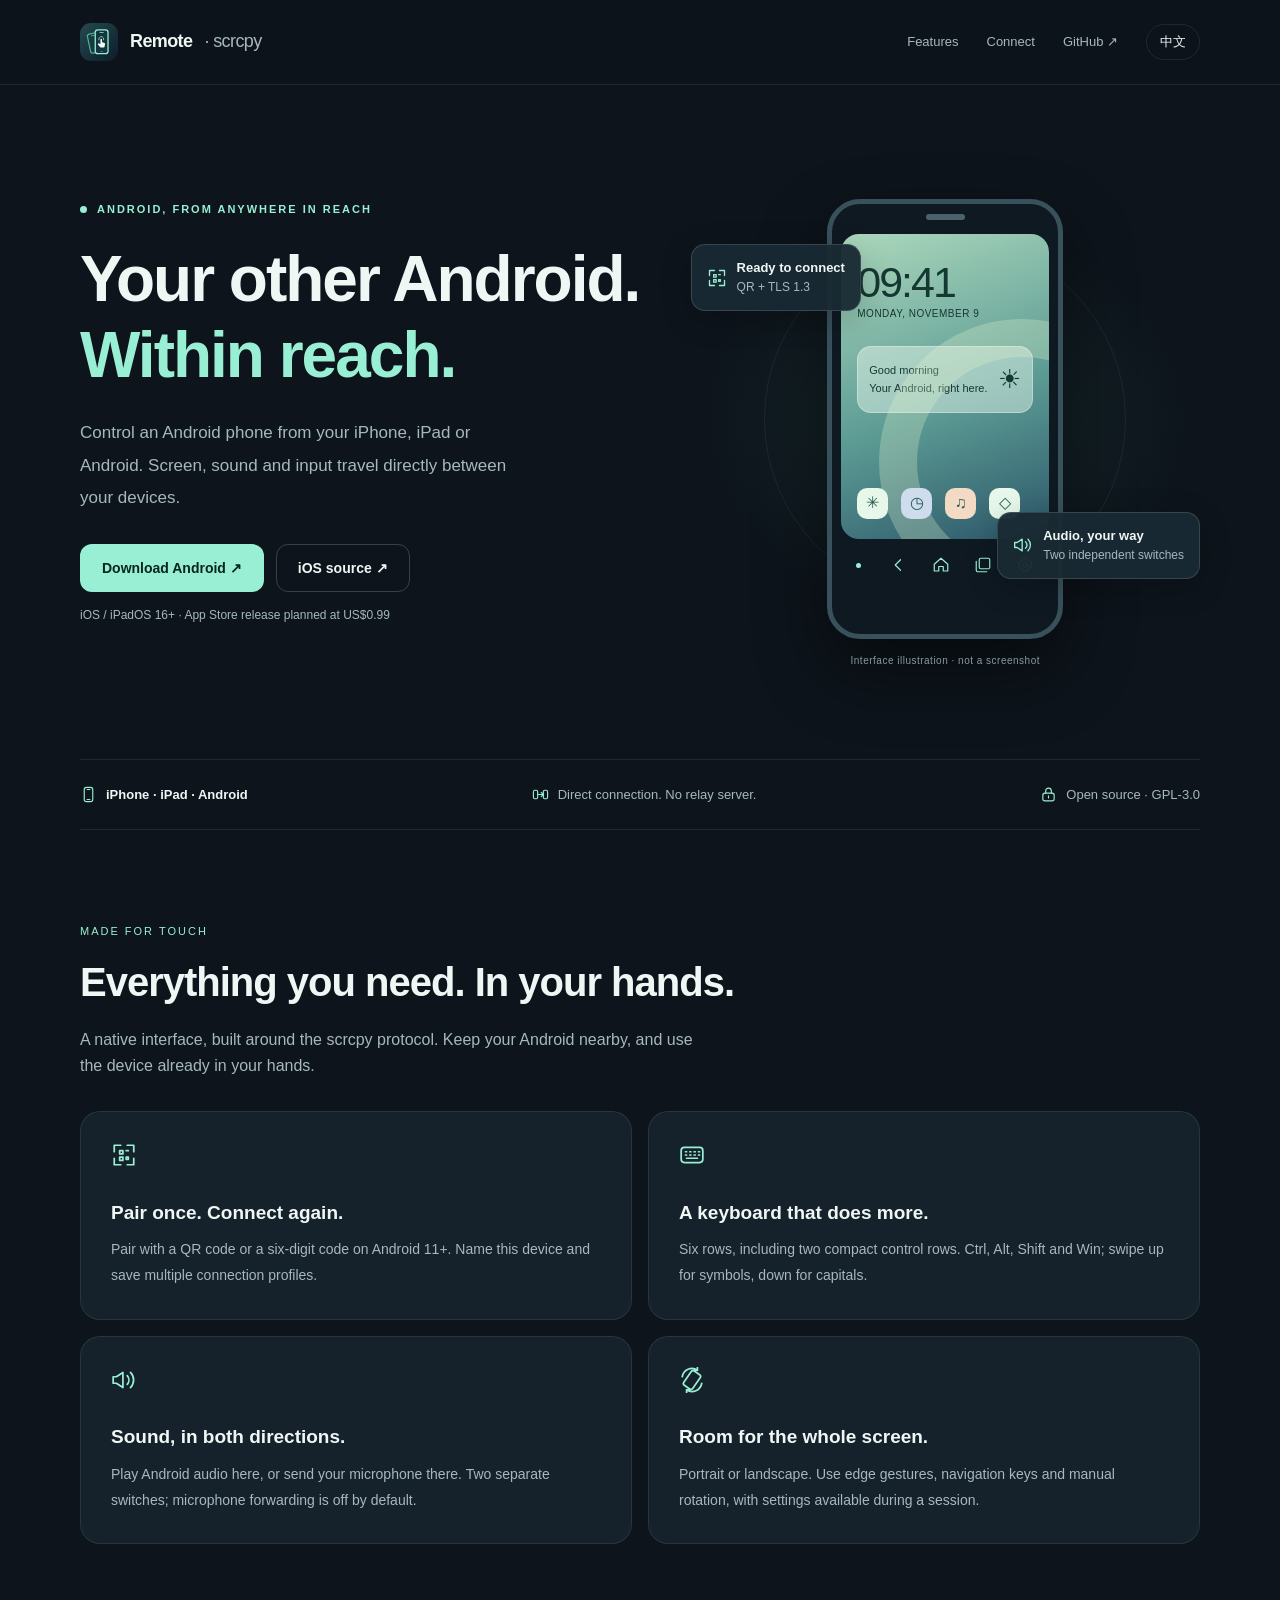
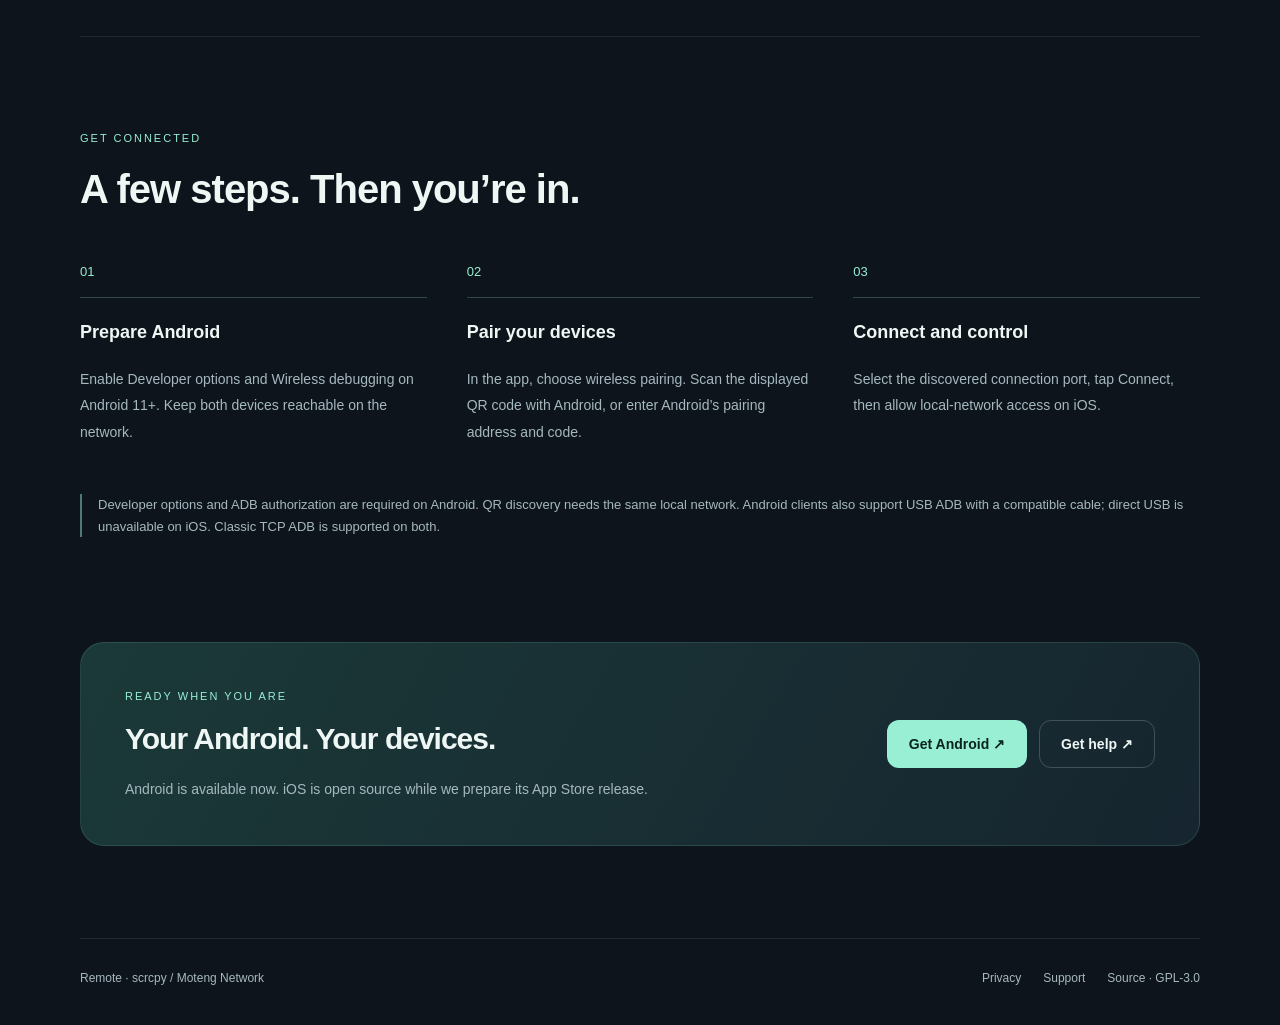
==== site/en/index.html @ afffb11f "Publish bilingual project website and update iOS app identity" ====
<!doctype html>
<html lang="en">
  <head>
    <meta charset="utf-8" />
    <meta name="viewport" content="width=device-width, initial-scale=1" />
    <meta name="theme-color" content="#0d141b" />
    <title>Remote · scrcpy — Control Android from your phone or tablet</title>
    <meta
      name="description"
      content="Control your Android phone from iPhone, iPad or Android. Direct ADB connections, wireless pairing, audio and a full keyboard."
    />
    <meta
      property="og:title"
      content="Remote · scrcpy — Control Android from your phone or tablet"
    />
    <meta
      property="og:description"
      content="Control your Android phone from iPhone, iPad or Android. Direct ADB connections, wireless pairing, audio and a full keyboard."
    />
    <meta property="og:type" content="website" />
    <link rel="icon" type="image/svg+xml" href="../assets/logo.svg" />
    <link rel="stylesheet" href="../assets/style.css" />
    <link
      rel="alternate"
      hreflang="zh-CN"
      href="https://moteng-network.github.io/scrcpy-ios/"
    />
    <link
      rel="alternate"
      hreflang="en"
      href="https://moteng-network.github.io/scrcpy-ios/en/"
    />
  </head>
  <body>
    <a class="skip" href="#main">Skip to content</a>
    <header class="header">
      <nav class="wrap nav" aria-label="Main">
        <a class="brand" href="../"
          ><img src="../assets/logo.svg" width="38" height="38" alt="" />Remote
          <span style="color: var(--muted); font-weight: 400">· scrcpy</span></a
        >
        <div class="navlinks">
          <a class="desktop" href="#features">Features</a
          ><a class="desktop" href="#connect">Connect</a
          ><a
            class="desktop"
            href="https://github.com/moteng-network/scrcpy-ios"
            >GitHub ↗</a
          ><a class="language" href="../" lang="zh-CN">中文</a>
        </div>
      </nav>
    </header>
    <main id="main" class="wrap">
      <div class="hero">
        <div>
          <div class="eyebrow">Android, from anywhere in reach</div>
          <h1>Your other Android.<br /><em>Within reach.</em></h1>
          <p class="lead">
            Control an Android phone from your iPhone, iPad or Android. Screen,
            sound and input travel directly between your devices.
          </p>
          <div class="actions">
            <a
              class="button"
              href="https://github.com/felix021/scrcpy-apk/releases/latest"
              >Download Android ↗</a
            ><a
              class="button secondary"
              href="https://github.com/moteng-network/scrcpy-ios"
              >iOS source ↗</a
            >
          </div>
          <p class="note">
            iOS / iPadOS 16+ · App Store release planned at US$0.99
          </p>
        </div>
        <div
          class="art"
          role="img"
          aria-label="Illustration of an Android screen with remote navigation keys"
        >
          <div class="badge pair">
            <svg
              viewBox="0 0 24 24"
              fill="none"
              stroke="currentColor"
              stroke-width="1.6"
              stroke-linecap="round"
              stroke-linejoin="round"
              aria-hidden="true"
            >
              <path
                d="M9 3H3v6m12-6h6v6M3 15v6h6m12-6v6h-6M8 8h3v3H8zm6 0h2m-2 6h2v2h-2zm-6 0h3v3H8z"
              />
            </svg>
            <div><b>Ready to connect</b>QR + TLS 1.3</div>
          </div>
          <div class="phone">
            <div class="camera"></div>
            <div class="screen">
              <div class="clock">09:41</div>
              <div class="day">MONDAY, NOVEMBER 9</div>
              <div class="weather">
                <div>Good morning<br />Your Android, right here.</div>
                <b>☀</b>
              </div>
              <div class="apps">
                <span class="app-dot">✳</span><span class="app-dot">◷</span
                ><span class="app-dot">♫</span><span class="app-dot">◇</span>
              </div>
            </div>
            <div class="remote-controls">
              <span class="connected"></span
              ><svg
                viewBox="0 0 24 24"
                fill="none"
                stroke="currentColor"
                stroke-width="1.6"
                stroke-linecap="round"
                stroke-linejoin="round"
                aria-hidden="true"
              >
                <path d="m14 5-7 7 7 7" /></svg
              ><svg
                viewBox="0 0 24 24"
                fill="none"
                stroke="currentColor"
                stroke-width="1.6"
                stroke-linecap="round"
                stroke-linejoin="round"
                aria-hidden="true"
              >
                <path d="m3 11 9-8 9 8v9h-6v-6H9v6H3z" /></svg
              ><svg
                viewBox="0 0 24 24"
                fill="none"
                stroke="currentColor"
                stroke-width="1.6"
                stroke-linecap="round"
                stroke-linejoin="round"
                aria-hidden="true"
              >
                <rect x="7" y="3" width="14" height="14" rx="2" />
                <path d="M3 7v12a2 2 0 0 0 2 2h12" /></svg
              ><svg
                viewBox="0 0 24 24"
                fill="none"
                stroke="currentColor"
                stroke-width="1.6"
                stroke-linecap="round"
                stroke-linejoin="round"
                aria-hidden="true"
              >
                <circle cx="12" cy="12" r="3" />
                <path
                  d="m9 3-1 3-3 1-2 3 2 2-1 3 3 2 2 3 3-1 3 1 2-3 3-2-1-3 2-2-2-3-3-1-1-3z"
                />
              </svg>
            </div>
          </div>
          <div class="badge audio">
            <svg
              viewBox="0 0 24 24"
              fill="none"
              stroke="currentColor"
              stroke-width="1.6"
              stroke-linecap="round"
              stroke-linejoin="round"
              aria-hidden="true"
            >
              <path
                d="m11 5-6 4H2v6h3l6 4zM15 8a6 6 0 0 1 0 8m3-11a10 10 0 0 1 0 14"
              />
            </svg>
            <div><b>Audio, your way</b>Two independent switches</div>
          </div>
          <span class="art-caption"
            >Interface illustration · not a screenshot</span
          >
        </div>
      </div>
      <div class="platforms">
        <span
          ><svg
            viewBox="0 0 24 24"
            fill="none"
            stroke="currentColor"
            stroke-width="1.6"
            stroke-linecap="round"
            stroke-linejoin="round"
            aria-hidden="true"
          >
            <rect x="6" y="2" width="12" height="20" rx="3" />
            <path d="M10 5h4M10 19h4" /></svg
          ><strong>iPhone · iPad · Android</strong></span
        ><span
          ><svg
            viewBox="0 0 24 24"
            fill="none"
            stroke="currentColor"
            stroke-width="1.6"
            stroke-linecap="round"
            stroke-linejoin="round"
            aria-hidden="true"
          >
            <rect x="2" y="6" width="6" height="12" rx="2" />
            <rect x="16" y="6" width="6" height="12" rx="2" />
            <path d="M8 12h8m-3-3 3 3-3 3" /></svg
          >Direct connection. No relay server.</span
        ><span
          ><svg
            viewBox="0 0 24 24"
            fill="none"
            stroke="currentColor"
            stroke-width="1.6"
            stroke-linecap="round"
            stroke-linejoin="round"
            aria-hidden="true"
          >
            <rect x="4" y="10" width="16" height="11" rx="3" />
            <path d="M8 10V7a4 4 0 0 1 8 0v3m-4 4v3" /></svg
          >Open source · GPL-3.0</span
        >
      </div>
      <section id="features">
        <div class="section-label">Made for touch</div>
        <h2>Everything you need. In your hands.</h2>
        <p class="section-lead">
          A native interface, built around the scrcpy protocol. Keep your
          Android nearby, and use the device already in your hands.
        </p>
        <div class="grid">
          <article class="card">
            <svg
              viewBox="0 0 24 24"
              fill="none"
              stroke="currentColor"
              stroke-width="1.6"
              stroke-linecap="round"
              stroke-linejoin="round"
              aria-hidden="true"
            >
              <path
                d="M9 3H3v6m12-6h6v6M3 15v6h6m12-6v6h-6M8 8h3v3H8zm6 0h2m-2 6h2v2h-2zm-6 0h3v3H8z"
              />
            </svg>
            <h3>Pair once. Connect again.</h3>
            <p>
              Pair with a QR code or a six-digit code on Android 11+. Name this
              device and save multiple connection profiles.
            </p>
          </article>
          <article class="card">
            <svg
              viewBox="0 0 24 24"
              fill="none"
              stroke="currentColor"
              stroke-width="1.6"
              stroke-linecap="round"
              stroke-linejoin="round"
              aria-hidden="true"
            >
              <rect x="2" y="5" width="20" height="14" rx="3" />
              <path
                d="M6 9h1m3 0h1m3 0h1m3 0h1M6 12h1m3 0h1m3 0h1m3 0h1M7 15h10"
              />
            </svg>
            <h3>A keyboard that does more.</h3>
            <p>
              Six rows, including two compact control rows. Ctrl, Alt, Shift and
              Win; swipe up for symbols, down for capitals.
            </p>
          </article>
          <article class="card">
            <svg
              viewBox="0 0 24 24"
              fill="none"
              stroke="currentColor"
              stroke-width="1.6"
              stroke-linecap="round"
              stroke-linejoin="round"
              aria-hidden="true"
            >
              <path
                d="m11 5-6 4H2v6h3l6 4zM15 8a6 6 0 0 1 0 8m3-11a10 10 0 0 1 0 14"
              />
            </svg>
            <h3>Sound, in both directions.</h3>
            <p>
              Play Android audio here, or send your microphone there. Two
              separate switches; microphone forwarding is off by default.
            </p>
          </article>
          <article class="card">
            <svg
              viewBox="0 0 24 24"
              fill="none"
              stroke="currentColor"
              stroke-width="1.6"
              stroke-linecap="round"
              stroke-linejoin="round"
              aria-hidden="true"
            >
              <rect
                x="7"
                y="4"
                width="10"
                height="16"
                rx="2"
                transform="rotate(35 12 12)"
              />
              <path
                d="M3 9a9 9 0 0 1 14-6m0-3v3h-3M21 15a9 9 0 0 1-14 6m0 3v-3h3"
              />
            </svg>
            <h3>Room for the whole screen.</h3>
            <p>
              Portrait or landscape. Use edge gestures, navigation keys and
              manual rotation, with settings available during a session.
            </p>
          </article>
        </div>
      </section>
      <section id="connect" class="steps-section">
        <div class="section-label">GET CONNECTED</div>
        <h2>A few steps. Then you’re in.</h2>
        <div class="steps">
          <article class="step">
            <div class="step-number">01</div>
            <h3>Prepare Android</h3>
            <p>
              Enable Developer options and Wireless debugging on Android 11+.
              Keep both devices reachable on the network.
            </p>
          </article>
          <article class="step">
            <div class="step-number">02</div>
            <h3>Pair your devices</h3>
            <p>
              In the app, choose wireless pairing. Scan the displayed QR code
              with Android, or enter Android’s pairing address and code.
            </p>
          </article>
          <article class="step">
            <div class="step-number">03</div>
            <h3>Connect and control</h3>
            <p>
              Select the discovered connection port, tap Connect, then allow
              local-network access on iOS.
            </p>
          </article>
        </div>
        <p class="aside-note">
          Developer options and ADB authorization are required on Android. QR
          discovery needs the same local network. Android clients also support
          USB ADB with a compatible cable; direct USB is unavailable on iOS.
          Classic TCP ADB is supported on both.
        </p>
      </section>
      <section style="padding-top: 0">
        <div class="get">
          <div>
            <div class="section-label">READY WHEN YOU ARE</div>
            <h2>Your Android. Your devices.</h2>
            <p>
              Android is available now. iOS is open source while we prepare its
              App Store release.
            </p>
          </div>
          <div class="actions">
            <a
              class="button"
              href="https://github.com/felix021/scrcpy-apk/releases/latest"
              >Get Android ↗</a
            ><a class="button secondary" href="../support.html">Get help ↗</a>
          </div>
        </div>
      </section>
    </main>
    <footer class="wrap footer">
      <span
        >Remote · scrcpy /
        <a href="https://github.com/moteng-network">Moteng Network</a></span
      >
      <div class="footer-links">
        <a href="../privacy.html">Privacy</a
        ><a href="../support.html">Support</a
        ><a href="https://github.com/moteng-network/scrcpy-ios"
          >Source · GPL-3.0</a
        >
      </div>
    </footer>
  </body>
</html>
---- site/assets/style.css ----
@charset "UTF-8";
:root {
  color-scheme: dark;
  --bg: #0d141b;
  --panel: #15212b;
  --line: #ffffff16;
  --text: #eff7f5;
  --muted: #a6b8bf;
  --mint: #98efd4;
  --max: 1120px;
}
* {
  box-sizing: border-box;
}
html {
  scroll-behavior: smooth;
  scroll-padding-top: 90px;
}
body {
  margin: 0;
  background: var(--bg);
  color: var(--text);
  font-family:
    -apple-system, BlinkMacSystemFont, "Segoe UI", "PingFang SC",
    "Microsoft YaHei", sans-serif;
  line-height: 1.65;
  -webkit-font-smoothing: antialiased;
}
a {
  color: inherit;
  text-decoration: none;
}
button {
  font: inherit;
}
a:focus-visible,
button:focus-visible,
summary:focus-visible {
  outline: 3px solid var(--mint);
  outline-offset: 5px;
}
a:hover {
  color: var(--mint);
}
.wrap {
  width: min(var(--max), calc(100% - 56px));
  margin: auto;
}
.skip {
  position: absolute;
  top: -70px;
  left: 20px;
  background: var(--mint);
  color: var(--bg);
  padding: 12px;
  z-index: 20;
}
.skip:focus {
  top: 12px;
}
.header {
  border-bottom: 1px solid var(--line);
  background: #0d141bf2;
}
.nav {
  min-height: 84px;
  display: flex;
  align-items: center;
  justify-content: space-between;
  gap: 24px;
}
.brand {
  display: flex;
  align-items: center;
  gap: 12px;
  font-size: 18px;
  font-weight: 650;
  letter-spacing: -0.6px;
  white-space: nowrap;
}
.brand img {
  width: 38px;
  height: 38px;
  border-radius: 11px;
}
.navlinks {
  display: flex;
  align-items: center;
  gap: 28px;
  font-size: 13px;
  color: var(--muted);
}
.language {
  border: 1px solid var(--line);
  border-radius: 30px;
  padding: 6px 13px;
  color: var(--text);
}
.hero {
  display: grid;
  grid-template-columns: 1.12fr 1fr;
  align-items: center;
  gap: 40px;
  padding: 94px 0 100px;
}
.eyebrow {
  font-size: 11px;
  letter-spacing: 2px;
  font-weight: 650;
  color: var(--mint);
  text-transform: uppercase;
  display: flex;
  align-items: center;
  gap: 10px;
}
.eyebrow:before {
  content: "";
  width: 7px;
  height: 7px;
  background: var(--mint);
  border-radius: 50%;
}
h1 {
  font-size: clamp(42px, 5.1vw, 64px);
  line-height: 1.18;
  font-weight: 650;
  letter-spacing: -2px;
  margin: 24px 0;
}
h1 em {
  color: var(--mint);
  font-style: normal;
}
.lead {
  max-width: 455px;
  color: var(--muted);
  font-size: 17px;
  line-height: 1.9;
}
.actions {
  display: flex;
  flex-wrap: wrap;
  align-items: center;
  gap: 12px;
  margin: 30px 0 14px;
}
.button {
  display: inline-flex;
  justify-content: center;
  align-items: center;
  gap: 9px;
  min-height: 48px;
  padding: 10px 21px;
  background: var(--mint);
  color: #09251e;
  border: 1px solid transparent;
  border-radius: 12px;
  font-size: 14px;
  font-weight: 650;
}
.button:hover {
  color: #09251e;
  background: #bcf9e6;
}
.button.secondary {
  background: transparent;
  color: var(--text);
  border-color: #ffffff30;
}
.button.secondary:hover {
  background: #ffffff0b;
  color: var(--mint);
}
.note {
  font-size: 12px;
  color: var(--muted);
}
.art {
  position: relative;
  min-height: 480px;
  display: flex;
  justify-content: center;
  align-items: center;
  isolation: isolate;
}
.art:before {
  content: "";
  position: absolute;
  inset: 20px -15px;
  background: radial-gradient(ellipse, #66d9b91c, transparent 65%);
  z-index: -1;
}
.art:after {
  content: "";
  position: absolute;
  width: min(360px, 100%);
  aspect-ratio: 1;
  border: 1px solid #9defd413;
  border-radius: 50%;
  z-index: -1;
}
.phone {
  width: 236px;
  height: 440px;
  border: 5px solid #39515b;
  background: #0e1922;
  border-radius: 33px;
  box-shadow: 0 32px 70px #0007;
  position: relative;
  overflow: hidden;
}
.phone .camera {
  height: 6px;
  width: 39px;
  border-radius: 8px;
  background: #4b626c;
  margin: 10px auto 14px;
}
.screen {
  margin: 0 9px;
  border-radius: 18px;
  background: linear-gradient(160deg, #acd8bc, #5d9c95 55%, #2c5769);
  height: 305px;
  padding: 25px 16px;
  color: #153833;
  overflow: hidden;
  position: relative;
}
.screen:after {
  content: "";
  width: 210px;
  height: 210px;
  border: 38px solid #e3f3cb47;
  border-radius: 50%;
  position: absolute;
  right: -116px;
  bottom: -66px;
}
.clock {
  font-size: 43px;
  letter-spacing: -2px;
  line-height: 1.1;
  font-weight: 350;
}
.day {
  font-size: 10px;
  letter-spacing: 0.5px;
  margin-bottom: 23px;
}
.weather {
  background: #f4fff470;
  border: 1px solid #ffffff50;
  padding: 11px;
  border-radius: 14px;
  display: flex;
  justify-content: space-between;
  align-items: center;
  font-size: 11px;
}
.weather b {
  font-size: 26px;
  font-weight: 450;
}
.apps {
  display: flex;
  gap: 13px;
  position: absolute;
  bottom: 20px;
  z-index: 1;
}
.app-dot {
  width: 31px;
  height: 31px;
  display: grid;
  place-items: center;
  background: #e7f8ea;
  border-radius: 10px;
  color: #235b51;
}
.app-dot:nth-child(2) {
  background: #cedcee;
}
.app-dot:nth-child(3) {
  background: #f2dac4;
}
.remote-controls {
  display: flex;
  align-items: center;
  justify-content: center;
  gap: 24px;
  margin-top: 17px;
  color: var(--mint);
}
.remote-controls svg {
  width: 18px;
  height: 18px;
}
.remote-controls .connected {
  width: 5px;
  height: 5px;
  border-radius: 50%;
  background: var(--mint);
  margin-right: 5px;
}
.badge {
  position: absolute;
  z-index: 2;
  padding: 12px 15px;
  border: 1px solid #ffffff22;
  background: #1a2a33f5;
  border-radius: 14px;
  box-shadow: 0 8px 32px #0003;
  font-size: 12px;
  color: var(--muted);
  display: flex;
  align-items: center;
  gap: 10px;
}
.badge svg {
  color: var(--mint);
  width: 20px;
  height: 20px;
}
.badge b {
  display: block;
  color: var(--text);
  font-size: 13px;
  font-weight: 550;
}
.badge.pair {
  top: 65px;
  left: -6px;
}
.badge.audio {
  bottom: 80px;
  right: -5px;
}
.art-caption {
  position: absolute;
  bottom: -10px;
  font-size: 10px;
  letter-spacing: 0.5px;
  color: #869ba3;
}
.platforms {
  display: flex;
  justify-content: space-between;
  gap: 25px;
  border-top: 1px solid var(--line);
  border-bottom: 1px solid var(--line);
  padding: 24px 0;
  font-size: 13px;
  color: var(--muted);
}
.platforms strong {
  color: var(--text);
  font-weight: 550;
}
.platforms span {
  display: flex;
  align-items: center;
  gap: 9px;
}
.platforms svg {
  width: 17px;
  height: 17px;
  color: var(--mint);
}
section {
  padding: 92px 0;
}
.section-label {
  font-size: 11px;
  color: var(--mint);
  letter-spacing: 2px;
  text-transform: uppercase;
  margin-bottom: 14px;
}
h2 {
  font-size: clamp(28px, 3.5vw, 40px);
  line-height: 1.35;
  letter-spacing: -1px;
  font-weight: 600;
  margin: 0 0 18px;
}
.section-lead {
  color: var(--muted);
  max-width: 620px;
  margin: 0 0 32px;
}
.grid {
  display: grid;
  grid-template-columns: repeat(2, 1fr);
  gap: 16px;
}
.card {
  background: var(--panel);
  border: 1px solid var(--line);
  border-radius: 20px;
  padding: 30px;
}
.card svg {
  width: 26px;
  height: 26px;
  color: var(--mint);
  margin-bottom: 20px;
}
.card h3 {
  font-weight: 550;
  font-size: 19px;
  margin: 0 0 9px;
}
.card p {
  font-size: 14px;
  color: var(--muted);
  margin: 0;
  line-height: 1.85;
}
.steps-section {
  border-top: 1px solid var(--line);
}
.steps {
  display: grid;
  grid-template-columns: repeat(3, 1fr);
  gap: 40px;
  margin-top: 45px;
}
.step-number {
  font-size: 13px;
  color: var(--mint);
  border-bottom: 1px solid #98efd43b;
  padding-bottom: 15px;
  margin-bottom: 20px;
}
.step h3 {
  font-size: 18px;
  font-weight: 550;
}
.step p {
  font-size: 14px;
  color: var(--muted);
  line-height: 1.9;
}
.aside-note {
  border-left: 2px solid #98efd477;
  padding: 0 0 0 16px;
  color: var(--muted);
  font-size: 13px;
  margin-top: 35px;
}
.get {
  background: linear-gradient(120deg, #1b3938, #16252f);
  border: 1px solid #98efd422;
  border-radius: 24px;
  padding: 44px;
  display: flex;
  align-items: center;
  justify-content: space-between;
  gap: 30px;
}
.get h2 {
  font-size: 30px;
}
.get p {
  color: var(--muted);
  font-size: 14px;
  margin-bottom: 0;
}
.get .actions {
  margin: 0;
  flex-shrink: 0;
}
.footer {
  border-top: 1px solid var(--line);
  padding: 30px 0 36px;
  display: flex;
  justify-content: space-between;
  gap: 20px;
  font-size: 12px;
  color: var(--muted);
}
.footer-links {
  display: flex;
  gap: 22px;
}
.legal {
  max-width: 760px;
  padding: 65px 0 90px;
}
.legal h1 {
  font-size: 40px;
}
.legal h2 {
  font-size: 24px;
  margin-top: 40px;
}
.legal h3 {
  font-size: 18px;
  font-weight: 550;
}
.legal p,
.legal li {
  color: var(--muted);
  line-height: 1.9;
  font-size: 15px;
}
.legal a {
  color: var(--mint);
  text-decoration: underline;
  text-underline-offset: 3px;
}
.legal .language-note {
  border-bottom: 1px solid var(--line);
  padding-bottom: 30px;
}
.legal hr {
  border: 0;
  border-top: 1px solid var(--line);
  margin: 55px 0;
}
.legal code {
  color: var(--text);
  font-size: 13px;
  background: var(--panel);
  padding: 2px 5px;
  border-radius: 4px;
}
@media (min-width: 1200px) {
  .badge.pair {
    left: 0;
  }
  .badge.audio {
    right: 0;
  }
}
@media (max-width: 900px) {
  .hero {
    gap: 10px;
  }
  .badge.pair {
    left: -20px;
  }
  .badge.audio {
    right: -5px;
  }
  .get {
    align-items: flex-start;
    flex-direction: column;
  }
  .steps {
    gap: 24px;
  }
  .platforms {
    font-size: 12px;
  }
  .navlinks {
    gap: 18px;
  }
}
@media (max-width: 680px) {
  .wrap {
    width: calc(100% - 36px);
  }
  .nav {
    min-height: 72px;
    gap: 16px;
  }
  .navlinks {
    gap: 13px;
  }
  .navlinks .desktop {
    display: none;
  }
  .brand {
    font-size: 16px;
    gap: 9px;
  }
  .brand img {
    width: 32px;
    height: 32px;
  }
  .hero {
    grid-template-columns: 1fr;
    padding: 52px 0 35px;
  }
  .hero h1 {
    font-size: 46px;
    letter-spacing: -1.5px;
    max-width: 500px;
  }
  .lead {
    font-size: 15px;
  }
  .art {
    min-height: 470px;
    margin: 8px auto 20px;
    width: min(100%, 400px);
  }
  .badge.pair {
    left: 0;
  }
  .badge.audio {
    right: 0;
  }
  .platforms {
    flex-direction: column;
    gap: 12px;
    padding: 23px 0;
  }
  .grid {
    grid-template-columns: 1fr;
  }
  .card {
    padding: 25px;
  }
  .steps {
    grid-template-columns: 1fr;
    gap: 15px;
  }
  .step-number {
    margin-bottom: 10px;
    padding-bottom: 9px;
  }
  .step h3 {
    margin: 12px 0 8px;
  }
  .step p {
    margin: 0;
  }
  section {
    padding: 60px 0;
  }
  .get {
    padding: 28px;
  }
  .get h2 {
    font-size: 26px;
  }
  .get .actions {
    gap: 10px;
  }
  .get .button {
    font-size: 13px;
    padding: 10px 16px;
  }
  .footer {
    flex-direction: column;
  }
  .footer-links {
    flex-wrap: wrap;
    gap: 20px;
  }
  .legal {
    padding-top: 35px;
  }
  .legal h1 {
    font-size: 32px;
  }
}
@media (prefers-reduced-motion: reduce) {
  html {
    scroll-behavior: auto;
  }
}
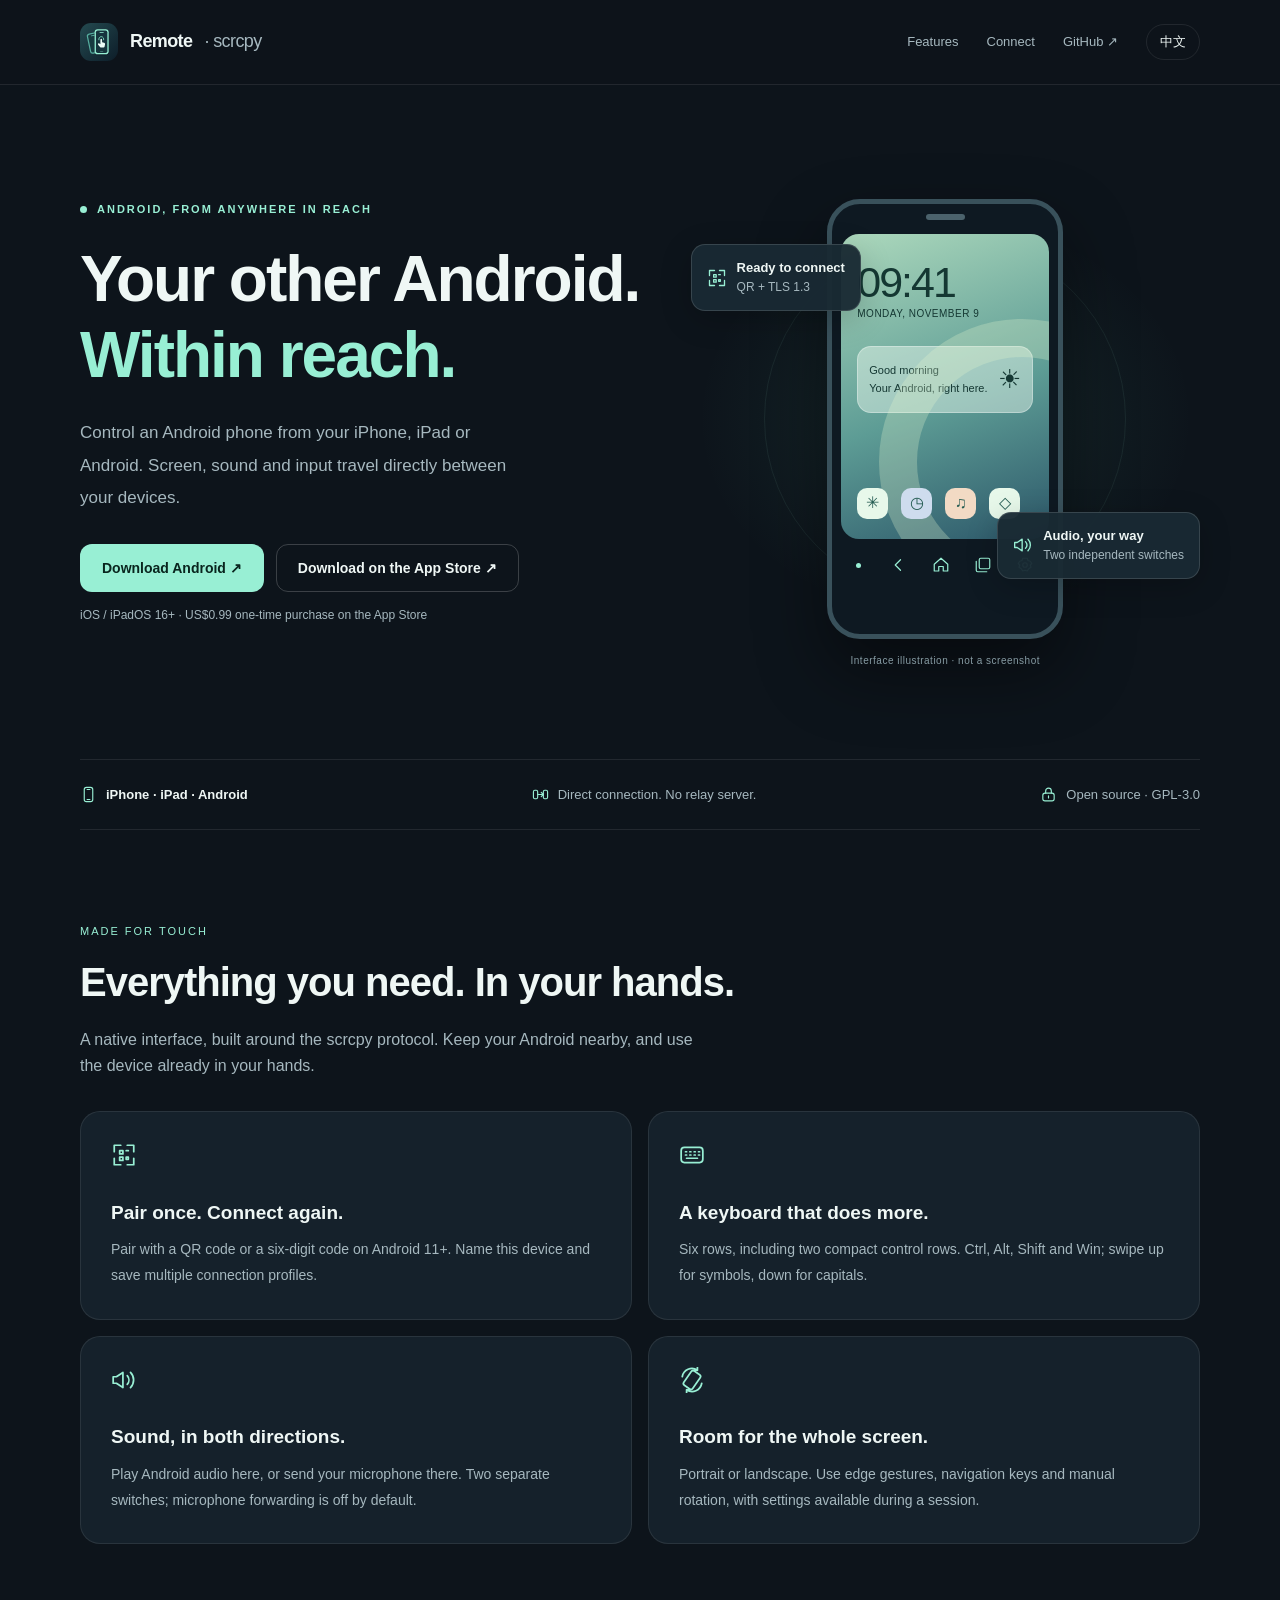
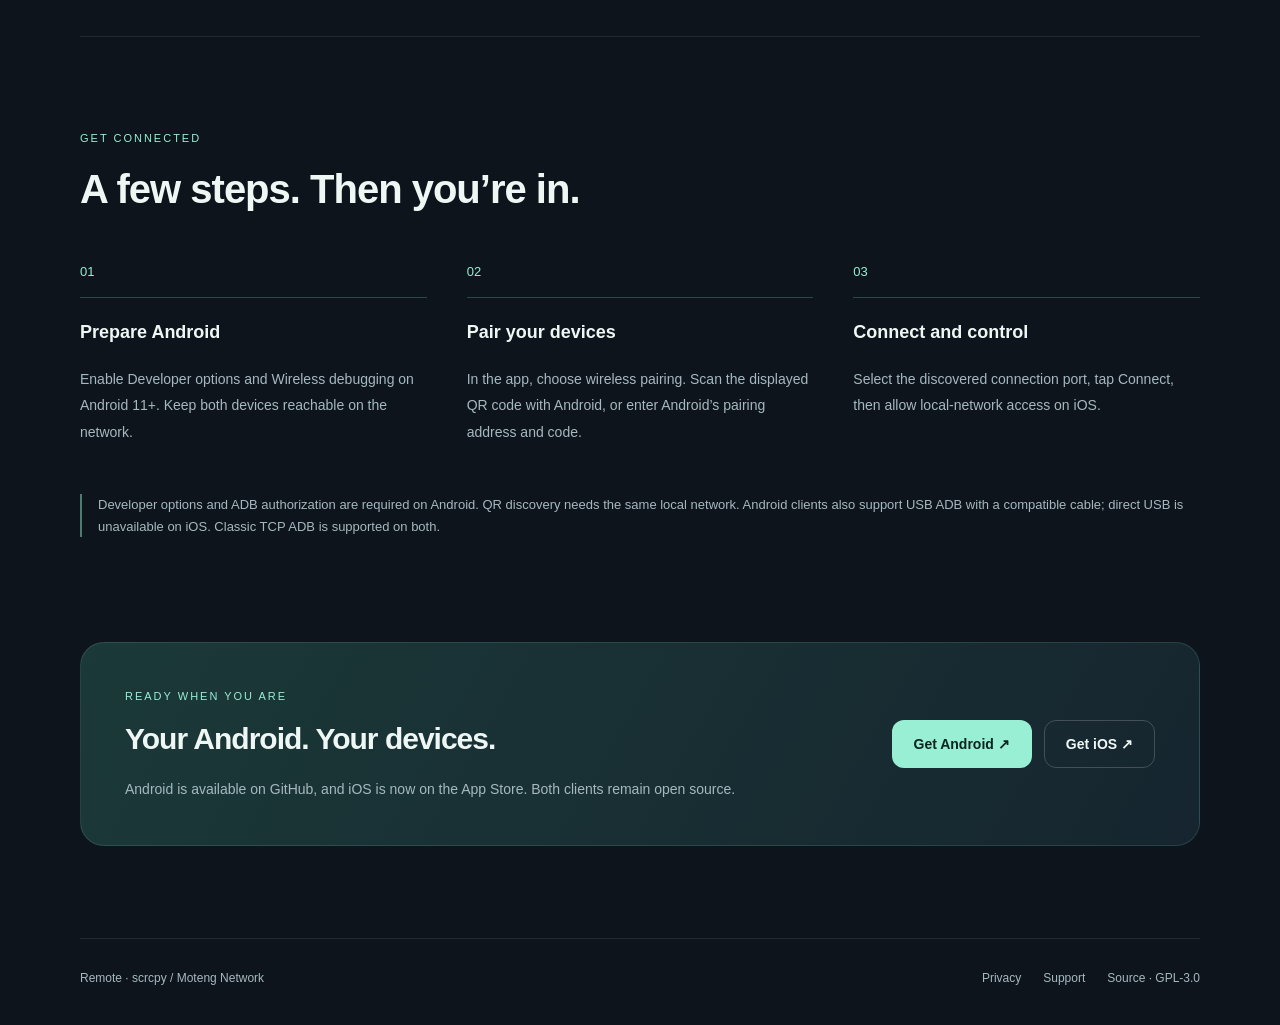
==== commit e7181550: "更新 iOS 正式在售状态与 App Store 下载入口" ====
--- a/site/en/index.html
+++ b/site/en/index.html
@@ -23,12 +23,12 @@
     <link
       rel="alternate"
       hreflang="zh-CN"
-      href="https://moteng-network.github.io/scrcpy-ios/"
+      href="https://scrcpy.oh-my-term.cn/"
     />
     <link
       rel="alternate"
       hreflang="en"
-      href="https://moteng-network.github.io/scrcpy-ios/en/"
+      href="https://scrcpy.oh-my-term.cn/en/"
     />
   </head>
   <body>
@@ -62,16 +62,16 @@
           <div class="actions">
             <a
               class="button"
-              href="https://github.com/felix021/scrcpy-apk/releases/latest"
+              href="https://github.com/moteng-network/scrcpy-apk/releases/latest"
               >Download Android ↗</a
             ><a
               class="button secondary"
-              href="https://github.com/moteng-network/scrcpy-ios"
-              >iOS source ↗</a
+              href="https://apps.apple.com/app/id6832577723"
+              >Download on the App Store ↗</a
             >
           </div>
           <p class="note">
-            iOS / iPadOS 16+ · App Store release planned at US$0.99
+            iOS / iPadOS 16+ · US$0.99 one-time purchase on the App Store
           </p>
         </div>
         <div
@@ -363,16 +363,16 @@
             <div class="section-label">READY WHEN YOU ARE</div>
             <h2>Your Android. Your devices.</h2>
             <p>
-              Android is available now. iOS is open source while we prepare its
-              App Store release.
+              Android is available on GitHub, and iOS is now on the App Store.
+              Both clients remain open source.
             </p>
           </div>
           <div class="actions">
             <a
               class="button"
-              href="https://github.com/felix021/scrcpy-apk/releases/latest"
+              href="https://github.com/moteng-network/scrcpy-apk/releases/latest"
               >Get Android ↗</a
-            ><a class="button secondary" href="../support.html">Get help ↗</a>
+            ><a class="button secondary" href="https://apps.apple.com/app/id6832577723">Get iOS ↗</a>
           </div>
         </div>
       </section>
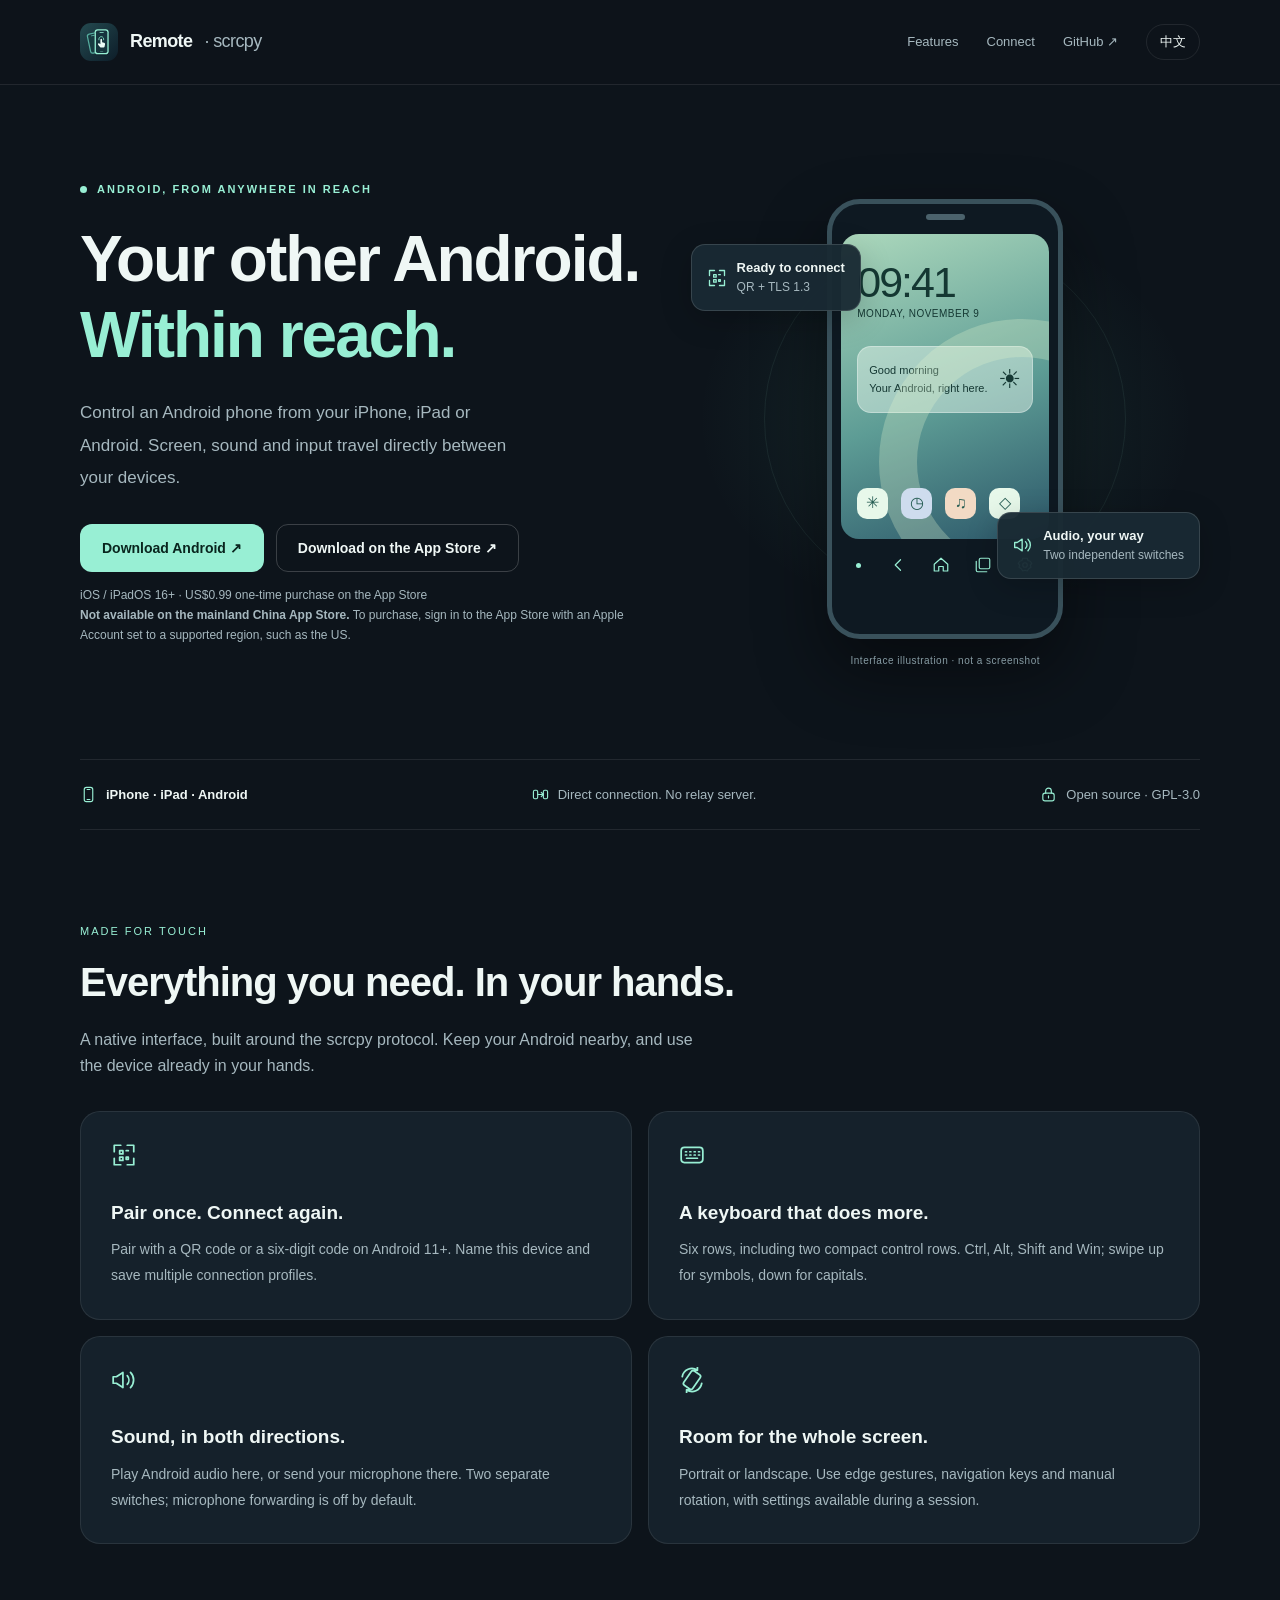
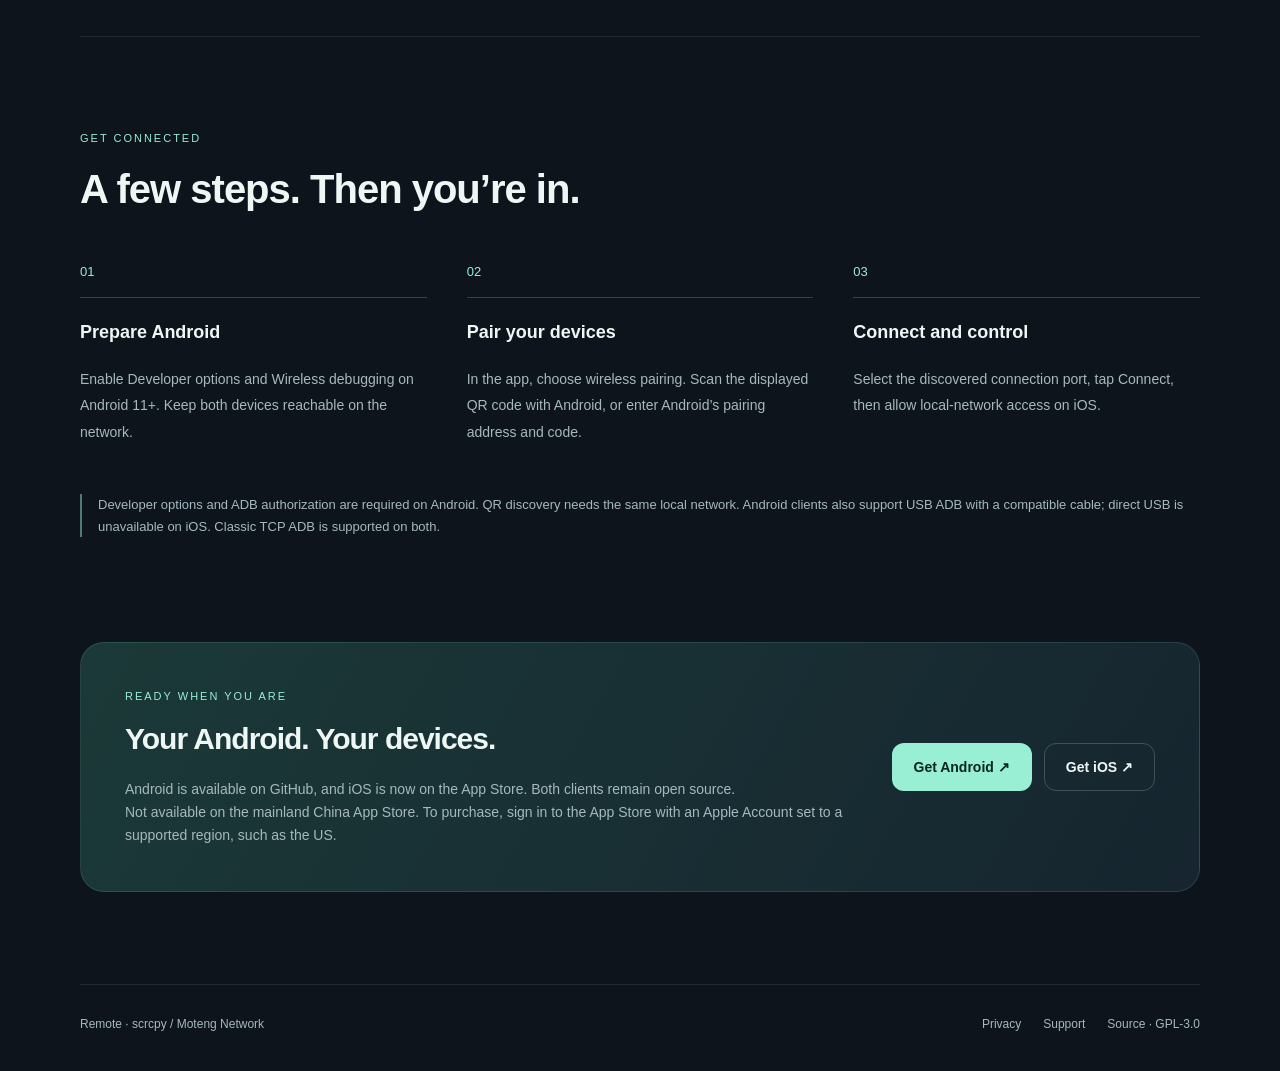
==== commit e42e2b28: "docs: clarify App Store purchase availability by region" ====
--- a/site/en/index.html
+++ b/site/en/index.html
@@ -71,7 +71,9 @@
             >
           </div>
           <p class="note">
-            iOS / iPadOS 16+ · US$0.99 one-time purchase on the App Store
+            iOS / iPadOS 16+ · US$0.99 one-time purchase on the App Store<br />
+            <strong>Not available on the mainland China App Store.</strong>
+            To purchase, sign in to the App Store with an Apple Account set to a supported region, such as the US.
           </p>
         </div>
         <div
@@ -364,7 +366,8 @@
             <h2>Your Android. Your devices.</h2>
             <p>
               Android is available on GitHub, and iOS is now on the App Store.
-              Both clients remain open source.
+              Both clients remain open source.<br />
+              Not available on the mainland China App Store. To purchase, sign in to the App Store with an Apple Account set to a supported region, such as the US.
             </p>
           </div>
           <div class="actions">
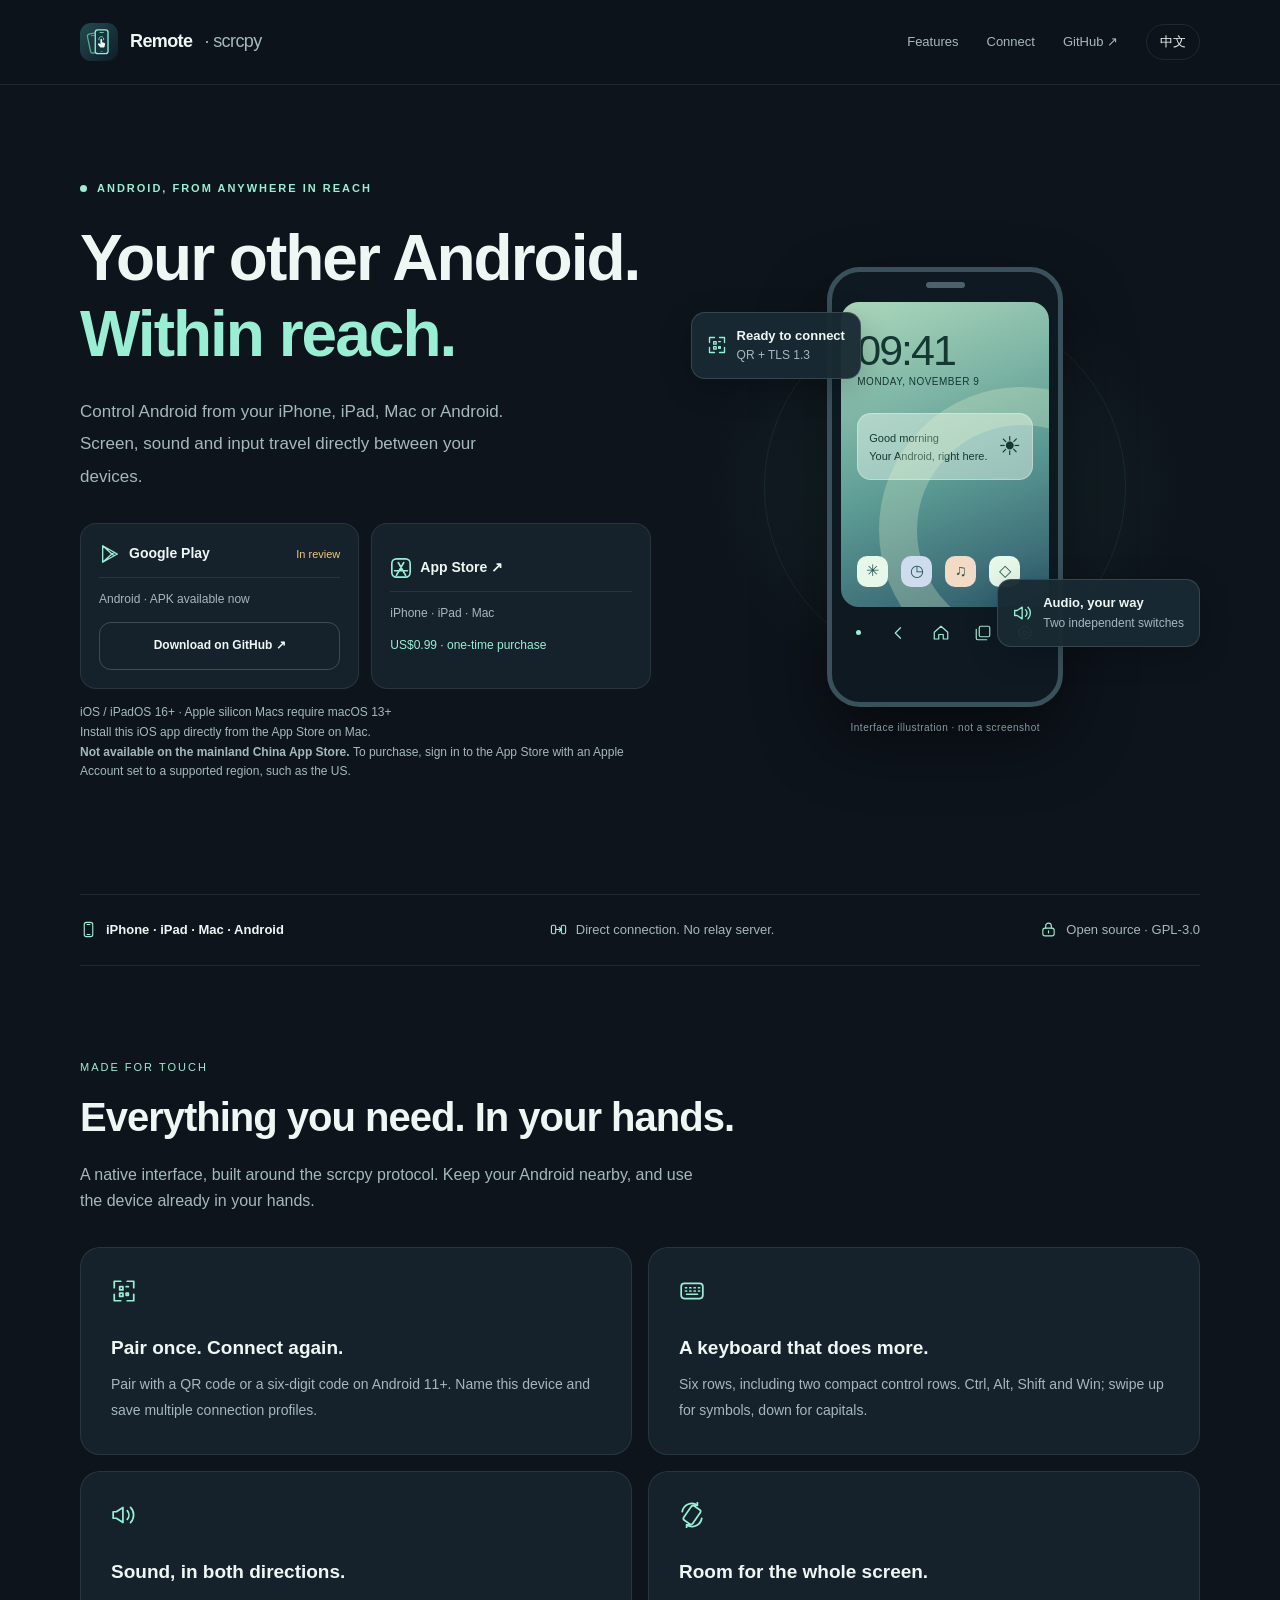
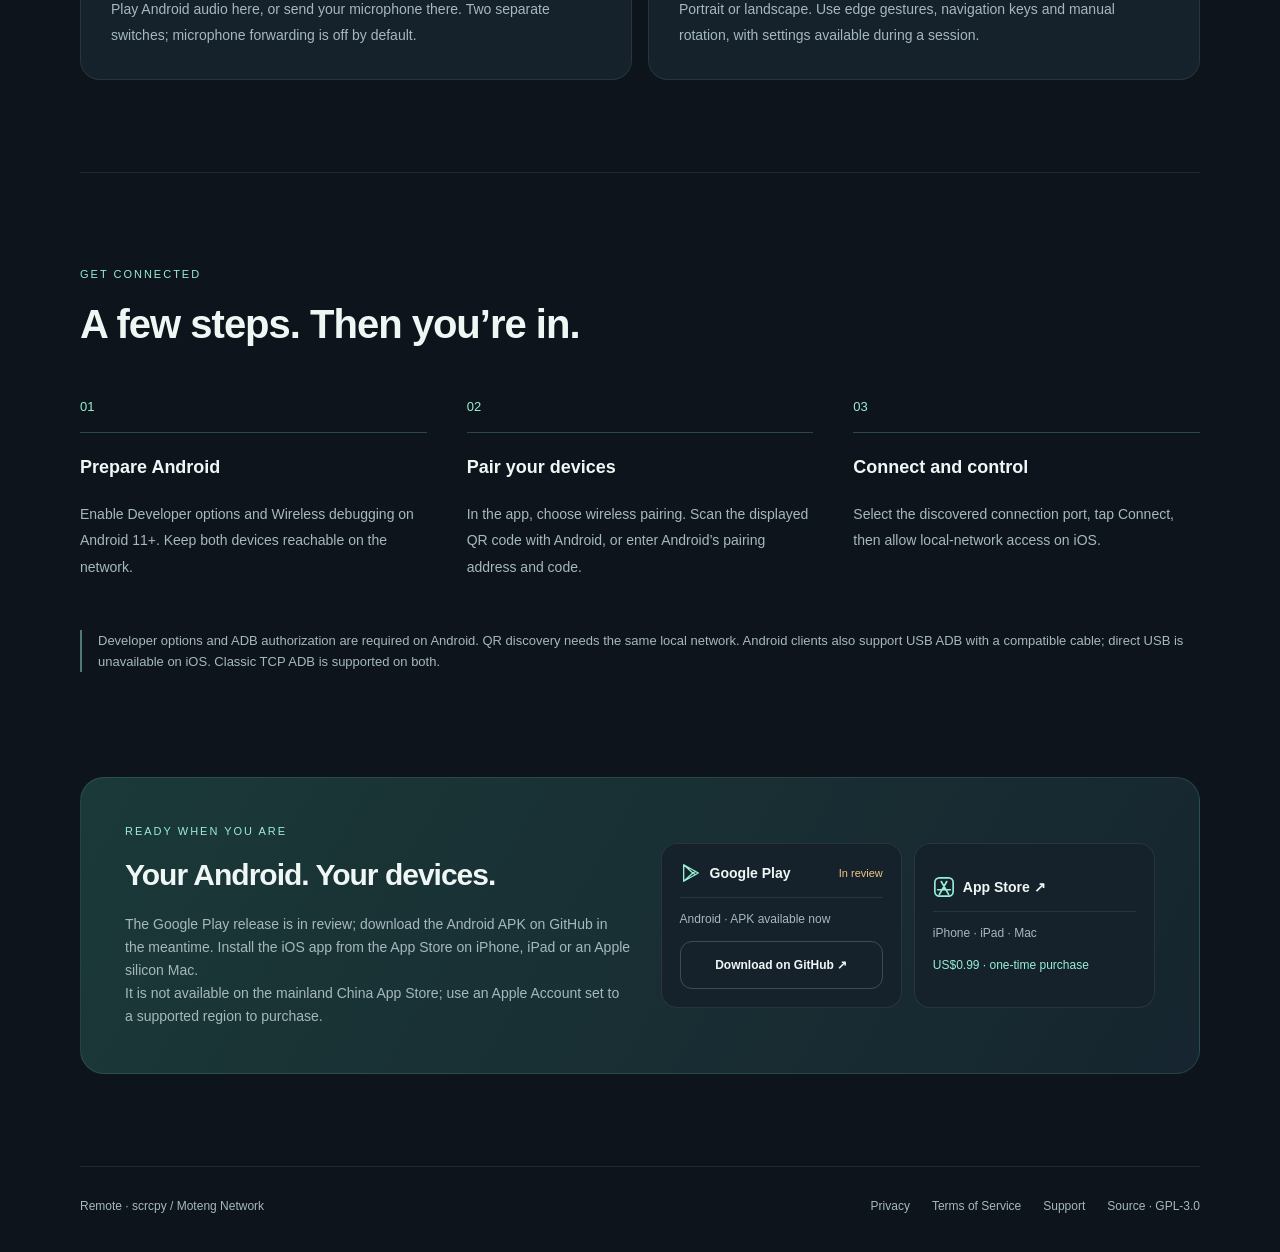
==== commit 8a7a36c4: "Unify website language switching and add store availability and terms" ====
--- a/site/en/index.html
+++ b/site/en/index.html
@@ -1,397 +1,2 @@
 <!doctype html>
-<html lang="en">
-  <head>
-    <meta charset="utf-8" />
-    <meta name="viewport" content="width=device-width, initial-scale=1" />
-    <meta name="theme-color" content="#0d141b" />
-    <title>Remote · scrcpy — Control Android from your phone or tablet</title>
-    <meta
-      name="description"
-      content="Control your Android phone from iPhone, iPad or Android. Direct ADB connections, wireless pairing, audio and a full keyboard."
-    />
-    <meta
-      property="og:title"
-      content="Remote · scrcpy — Control Android from your phone or tablet"
-    />
-    <meta
-      property="og:description"
-      content="Control your Android phone from iPhone, iPad or Android. Direct ADB connections, wireless pairing, audio and a full keyboard."
-    />
-    <meta property="og:type" content="website" />
-    <link rel="icon" type="image/svg+xml" href="../assets/logo.svg" />
-    <link rel="stylesheet" href="../assets/style.css" />
-    <link
-      rel="alternate"
-      hreflang="zh-CN"
-      href="https://scrcpy.oh-my-term.cn/"
-    />
-    <link
-      rel="alternate"
-      hreflang="en"
-      href="https://scrcpy.oh-my-term.cn/en/"
-    />
-  </head>
-  <body>
-    <a class="skip" href="#main">Skip to content</a>
-    <header class="header">
-      <nav class="wrap nav" aria-label="Main">
-        <a class="brand" href="../"
-          ><img src="../assets/logo.svg" width="38" height="38" alt="" />Remote
-          <span style="color: var(--muted); font-weight: 400">· scrcpy</span></a
-        >
-        <div class="navlinks">
-          <a class="desktop" href="#features">Features</a
-          ><a class="desktop" href="#connect">Connect</a
-          ><a
-            class="desktop"
-            href="https://github.com/moteng-network/scrcpy-ios"
-            >GitHub ↗</a
-          ><a class="language" href="../" lang="zh-CN">中文</a>
-        </div>
-      </nav>
-    </header>
-    <main id="main" class="wrap">
-      <div class="hero">
-        <div>
-          <div class="eyebrow">Android, from anywhere in reach</div>
-          <h1>Your other Android.<br /><em>Within reach.</em></h1>
-          <p class="lead">
-            Control an Android phone from your iPhone, iPad or Android. Screen,
-            sound and input travel directly between your devices.
-          </p>
-          <div class="actions">
-            <a
-              class="button"
-              href="https://github.com/moteng-network/scrcpy-apk/releases/latest"
-              >Download Android ↗</a
-            ><a
-              class="button secondary"
-              href="https://apps.apple.com/app/id6832577723"
-              >Download on the App Store ↗</a
-            >
-          </div>
-          <p class="note">
-            iOS / iPadOS 16+ · US$0.99 one-time purchase on the App Store<br />
-            <strong>Not available on the mainland China App Store.</strong>
-            To purchase, sign in to the App Store with an Apple Account set to a supported region, such as the US.
-          </p>
-        </div>
-        <div
-          class="art"
-          role="img"
-          aria-label="Illustration of an Android screen with remote navigation keys"
-        >
-          <div class="badge pair">
-            <svg
-              viewBox="0 0 24 24"
-              fill="none"
-              stroke="currentColor"
-              stroke-width="1.6"
-              stroke-linecap="round"
-              stroke-linejoin="round"
-              aria-hidden="true"
-            >
-              <path
-                d="M9 3H3v6m12-6h6v6M3 15v6h6m12-6v6h-6M8 8h3v3H8zm6 0h2m-2 6h2v2h-2zm-6 0h3v3H8z"
-              />
-            </svg>
-            <div><b>Ready to connect</b>QR + TLS 1.3</div>
-          </div>
-          <div class="phone">
-            <div class="camera"></div>
-            <div class="screen">
-              <div class="clock">09:41</div>
-              <div class="day">MONDAY, NOVEMBER 9</div>
-              <div class="weather">
-                <div>Good morning<br />Your Android, right here.</div>
-                <b>☀</b>
-              </div>
-              <div class="apps">
-                <span class="app-dot">✳</span><span class="app-dot">◷</span
-                ><span class="app-dot">♫</span><span class="app-dot">◇</span>
-              </div>
-            </div>
-            <div class="remote-controls">
-              <span class="connected"></span
-              ><svg
-                viewBox="0 0 24 24"
-                fill="none"
-                stroke="currentColor"
-                stroke-width="1.6"
-                stroke-linecap="round"
-                stroke-linejoin="round"
-                aria-hidden="true"
-              >
-                <path d="m14 5-7 7 7 7" /></svg
-              ><svg
-                viewBox="0 0 24 24"
-                fill="none"
-                stroke="currentColor"
-                stroke-width="1.6"
-                stroke-linecap="round"
-                stroke-linejoin="round"
-                aria-hidden="true"
-              >
-                <path d="m3 11 9-8 9 8v9h-6v-6H9v6H3z" /></svg
-              ><svg
-                viewBox="0 0 24 24"
-                fill="none"
-                stroke="currentColor"
-                stroke-width="1.6"
-                stroke-linecap="round"
-                stroke-linejoin="round"
-                aria-hidden="true"
-              >
-                <rect x="7" y="3" width="14" height="14" rx="2" />
-                <path d="M3 7v12a2 2 0 0 0 2 2h12" /></svg
-              ><svg
-                viewBox="0 0 24 24"
-                fill="none"
-                stroke="currentColor"
-                stroke-width="1.6"
-                stroke-linecap="round"
-                stroke-linejoin="round"
-                aria-hidden="true"
-              >
-                <circle cx="12" cy="12" r="3" />
-                <path
-                  d="m9 3-1 3-3 1-2 3 2 2-1 3 3 2 2 3 3-1 3 1 2-3 3-2-1-3 2-2-2-3-3-1-1-3z"
-                />
-              </svg>
-            </div>
-          </div>
-          <div class="badge audio">
-            <svg
-              viewBox="0 0 24 24"
-              fill="none"
-              stroke="currentColor"
-              stroke-width="1.6"
-              stroke-linecap="round"
-              stroke-linejoin="round"
-              aria-hidden="true"
-            >
-              <path
-                d="m11 5-6 4H2v6h3l6 4zM15 8a6 6 0 0 1 0 8m3-11a10 10 0 0 1 0 14"
-              />
-            </svg>
-            <div><b>Audio, your way</b>Two independent switches</div>
-          </div>
-          <span class="art-caption"
-            >Interface illustration · not a screenshot</span
-          >
-        </div>
-      </div>
-      <div class="platforms">
-        <span
-          ><svg
-            viewBox="0 0 24 24"
-            fill="none"
-            stroke="currentColor"
-            stroke-width="1.6"
-            stroke-linecap="round"
-            stroke-linejoin="round"
-            aria-hidden="true"
-          >
-            <rect x="6" y="2" width="12" height="20" rx="3" />
-            <path d="M10 5h4M10 19h4" /></svg
-          ><strong>iPhone · iPad · Android</strong></span
-        ><span
-          ><svg
-            viewBox="0 0 24 24"
-            fill="none"
-            stroke="currentColor"
-            stroke-width="1.6"
-            stroke-linecap="round"
-            stroke-linejoin="round"
-            aria-hidden="true"
-          >
-            <rect x="2" y="6" width="6" height="12" rx="2" />
-            <rect x="16" y="6" width="6" height="12" rx="2" />
-            <path d="M8 12h8m-3-3 3 3-3 3" /></svg
-          >Direct connection. No relay server.</span
-        ><span
-          ><svg
-            viewBox="0 0 24 24"
-            fill="none"
-            stroke="currentColor"
-            stroke-width="1.6"
-            stroke-linecap="round"
-            stroke-linejoin="round"
-            aria-hidden="true"
-          >
-            <rect x="4" y="10" width="16" height="11" rx="3" />
-            <path d="M8 10V7a4 4 0 0 1 8 0v3m-4 4v3" /></svg
-          >Open source · GPL-3.0</span
-        >
-      </div>
-      <section id="features">
-        <div class="section-label">Made for touch</div>
-        <h2>Everything you need. In your hands.</h2>
-        <p class="section-lead">
-          A native interface, built around the scrcpy protocol. Keep your
-          Android nearby, and use the device already in your hands.
-        </p>
-        <div class="grid">
-          <article class="card">
-            <svg
-              viewBox="0 0 24 24"
-              fill="none"
-              stroke="currentColor"
-              stroke-width="1.6"
-              stroke-linecap="round"
-              stroke-linejoin="round"
-              aria-hidden="true"
-            >
-              <path
-                d="M9 3H3v6m12-6h6v6M3 15v6h6m12-6v6h-6M8 8h3v3H8zm6 0h2m-2 6h2v2h-2zm-6 0h3v3H8z"
-              />
-            </svg>
-            <h3>Pair once. Connect again.</h3>
-            <p>
-              Pair with a QR code or a six-digit code on Android 11+. Name this
-              device and save multiple connection profiles.
-            </p>
-          </article>
-          <article class="card">
-            <svg
-              viewBox="0 0 24 24"
-              fill="none"
-              stroke="currentColor"
-              stroke-width="1.6"
-              stroke-linecap="round"
-              stroke-linejoin="round"
-              aria-hidden="true"
-            >
-              <rect x="2" y="5" width="20" height="14" rx="3" />
-              <path
-                d="M6 9h1m3 0h1m3 0h1m3 0h1M6 12h1m3 0h1m3 0h1m3 0h1M7 15h10"
-              />
-            </svg>
-            <h3>A keyboard that does more.</h3>
-            <p>
-              Six rows, including two compact control rows. Ctrl, Alt, Shift and
-              Win; swipe up for symbols, down for capitals.
-            </p>
-          </article>
-          <article class="card">
-            <svg
-              viewBox="0 0 24 24"
-              fill="none"
-              stroke="currentColor"
-              stroke-width="1.6"
-              stroke-linecap="round"
-              stroke-linejoin="round"
-              aria-hidden="true"
-            >
-              <path
-                d="m11 5-6 4H2v6h3l6 4zM15 8a6 6 0 0 1 0 8m3-11a10 10 0 0 1 0 14"
-              />
-            </svg>
-            <h3>Sound, in both directions.</h3>
-            <p>
-              Play Android audio here, or send your microphone there. Two
-              separate switches; microphone forwarding is off by default.
-            </p>
-          </article>
-          <article class="card">
-            <svg
-              viewBox="0 0 24 24"
-              fill="none"
-              stroke="currentColor"
-              stroke-width="1.6"
-              stroke-linecap="round"
-              stroke-linejoin="round"
-              aria-hidden="true"
-            >
-              <rect
-                x="7"
-                y="4"
-                width="10"
-                height="16"
-                rx="2"
-                transform="rotate(35 12 12)"
-              />
-              <path
-                d="M3 9a9 9 0 0 1 14-6m0-3v3h-3M21 15a9 9 0 0 1-14 6m0 3v-3h3"
-              />
-            </svg>
-            <h3>Room for the whole screen.</h3>
-            <p>
-              Portrait or landscape. Use edge gestures, navigation keys and
-              manual rotation, with settings available during a session.
-            </p>
-          </article>
-        </div>
-      </section>
-      <section id="connect" class="steps-section">
-        <div class="section-label">GET CONNECTED</div>
-        <h2>A few steps. Then you’re in.</h2>
-        <div class="steps">
-          <article class="step">
-            <div class="step-number">01</div>
-            <h3>Prepare Android</h3>
-            <p>
-              Enable Developer options and Wireless debugging on Android 11+.
-              Keep both devices reachable on the network.
-            </p>
-          </article>
-          <article class="step">
-            <div class="step-number">02</div>
-            <h3>Pair your devices</h3>
-            <p>
-              In the app, choose wireless pairing. Scan the displayed QR code
-              with Android, or enter Android’s pairing address and code.
-            </p>
-          </article>
-          <article class="step">
-            <div class="step-number">03</div>
-            <h3>Connect and control</h3>
-            <p>
-              Select the discovered connection port, tap Connect, then allow
-              local-network access on iOS.
-            </p>
-          </article>
-        </div>
-        <p class="aside-note">
-          Developer options and ADB authorization are required on Android. QR
-          discovery needs the same local network. Android clients also support
-          USB ADB with a compatible cable; direct USB is unavailable on iOS.
-          Classic TCP ADB is supported on both.
-        </p>
-      </section>
-      <section style="padding-top: 0">
-        <div class="get">
-          <div>
-            <div class="section-label">READY WHEN YOU ARE</div>
-            <h2>Your Android. Your devices.</h2>
-            <p>
-              Android is available on GitHub, and iOS is now on the App Store.
-              Both clients remain open source.<br />
-              Not available on the mainland China App Store. To purchase, sign in to the App Store with an Apple Account set to a supported region, such as the US.
-            </p>
-          </div>
-          <div class="actions">
-            <a
-              class="button"
-              href="https://github.com/moteng-network/scrcpy-apk/releases/latest"
-              >Get Android ↗</a
-            ><a class="button secondary" href="https://apps.apple.com/app/id6832577723">Get iOS ↗</a>
-          </div>
-        </div>
-      </section>
-    </main>
-    <footer class="wrap footer">
-      <span
-        >Remote · scrcpy /
-        <a href="https://github.com/moteng-network">Moteng Network</a></span
-      >
-      <div class="footer-links">
-        <a href="../privacy.html">Privacy</a
-        ><a href="../support.html">Support</a
-        ><a href="https://github.com/moteng-network/scrcpy-ios"
-          >Source · GPL-3.0</a
-        >
-      </div>
-    </footer>
-  </body>
-</html>
+<html lang="en"><head><meta charset="utf-8" /><meta name="viewport" content="width=device-width, initial-scale=1" /><title>Remote · scrcpy</title><link rel="canonical" href="https://scrcpy.oh-my-term.cn/" /><script>location.replace("../" + location.search + location.hash);</script><noscript><meta http-equiv="refresh" content="0;url=../" /></noscript></head><body><p><a href="../">Remote · scrcpy — Continue to the homepage / 前往首页</a></p></body></html>
